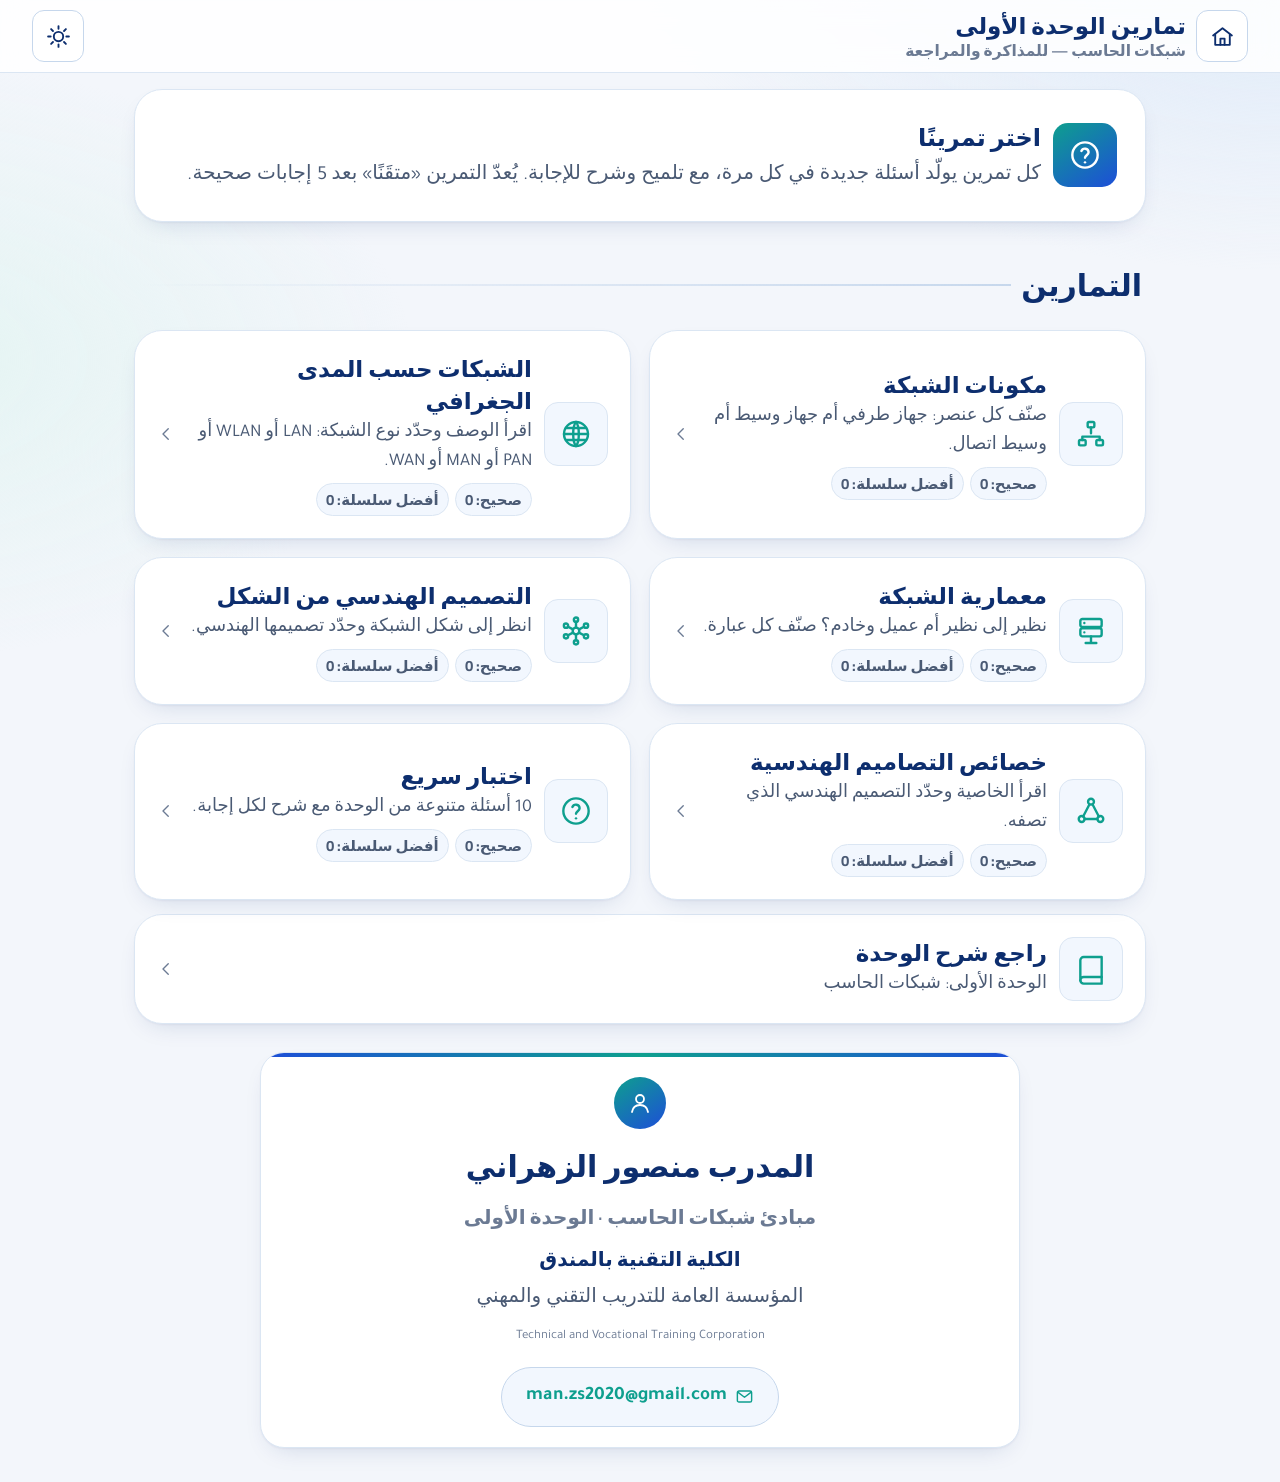
==== practice-u1.html @ 298fac0b "Add files via upload" ====
<!doctype html>
<html lang="ar" dir="rtl">
<head>
<meta charset="utf-8">
<meta name="viewport" content="width=device-width, initial-scale=1, viewport-fit=cover">
<meta name="theme-color" content="#f3f6fb">
<link rel="manifest" href="manifest.webmanifest">
<link rel="icon" type="image/png" href="icons/favicon-64.png">
<link rel="apple-touch-icon" href="icons/apple-touch-icon.png">
<meta name="apple-mobile-web-app-capable" content="yes">
<meta name="mobile-web-app-capable" content="yes">
<meta name="apple-mobile-web-app-status-bar-style" content="default">
<meta name="apple-mobile-web-app-title" content="شبكات الحاسب">
<link rel="stylesheet" href="assets/fonts.css">
<script>try{if(localStorage.getItem('osi-theme')==='dark')document.documentElement.setAttribute('data-theme','dark')}catch(e){}</script>
<title>تمارين الوحدة الأولى: شبكات الحاسب — مبادئ شبكات الحاسب</title>
<link rel="stylesheet" href="assets/base.css">
<link rel="stylesheet" href="assets/app.css">
</head>
<body class="appx">
<svg width="0" height="0" style="position:absolute" aria-hidden="true">
<defs>
<symbol id="i-layers" viewBox="0 0 24 24"><path d="M12 2.5 2 7.5l10 5 10-5-10-5Z"/><path d="m2 12 10 5 10-5"/><path d="m2 16.5 10 5 10-5"/></symbol>
<symbol id="i-swap" viewBox="0 0 24 24"><path d="m17 3 4 4-4 4"/><path d="M3 7h18"/><path d="m7 21-4-4 4-4"/><path d="M21 17H3"/></symbol>
<symbol id="i-hub" viewBox="0 0 24 24"><path d="M9.5 21v-3.2a6.8 6.8 0 1 1 7.6-3.8l1.4 2.5h-2V20a1 1 0 0 1-1 1H13"/><circle cx="11.5" cy="10" r="1.6"/><circle cx="8" cy="7" r="1"/><circle cx="15" cy="7" r="1"/><circle cx="8.5" cy="13" r="1"/><path d="m9 8 1.4 1M14.2 7.8 12.8 9M9.3 12.4l1-1.3"/></symbol>
<symbol id="i-target" viewBox="0 0 24 24"><circle cx="12" cy="12" r="9"/><circle cx="12" cy="12" r="5"/><circle cx="12" cy="12" r="1.4"/><path d="m12 12 7-7M16 4.5V8h3.5"/></symbol>
<symbol id="i-info" viewBox="0 0 24 24"><circle cx="12" cy="12" r="9.5"/><path d="M12 11v6"/><path d="M12 7.5h.01"/></symbol>
<symbol id="i-shield" viewBox="0 0 24 24"><path d="M12 2.8 20 6v6c0 5-3.5 8.2-8 9.2-4.5-1-8-4.2-8-9.2V6l8-3.2Z"/><path d="m8.5 12 2.5 2.5 4.5-5"/></symbol>
<symbol id="i-globe" viewBox="0 0 24 24"><circle cx="12" cy="12" r="9"/><path d="M3 12h18"/><path d="M12 3c2.8 3 2.8 15 0 18"/><path d="M12 3c-2.8 3-2.8 15 0 18"/><path d="M4.5 7.5h15M4.5 16.5h15"/></symbol>
<symbol id="i-doc" viewBox="0 0 24 24"><path d="M14 3H6.5A1.5 1.5 0 0 0 5 4.5v15A1.5 1.5 0 0 0 6.5 21h11a1.5 1.5 0 0 0 1.5-1.5V8Z"/><path d="M14 3v5h5"/><path d="M8.5 12.5h7M8.5 16h7"/></symbol>
<symbol id="i-doccheck" viewBox="0 0 24 24"><path d="M13 3H6.5A1.5 1.5 0 0 0 5 4.5v15A1.5 1.5 0 0 0 6.5 21H11"/><path d="M13 3v5h5V10"/><path d="M8.5 12h5M8.5 15.5h3"/><circle cx="17" cy="17" r="4"/><path d="m15.3 17 1.2 1.2 2.2-2.4"/></symbol>
<symbol id="i-code" viewBox="0 0 24 24"><rect x="3" y="3" width="18" height="18" rx="3"/><path d="m9 9-3 3 3 3M15 9l3 3-3 3M13 7.5l-2 9"/></symbol>
<symbol id="i-users" viewBox="0 0 24 24"><circle cx="9" cy="8" r="3.2"/><path d="M3 20c.5-3.5 3-5.5 6-5.5s5.5 2 6 5.5"/><circle cx="17" cy="9" r="2.5"/><path d="M16.5 14.6c2.6.2 4.2 2 4.5 5"/></symbol>
<symbol id="i-truck" viewBox="0 0 24 24"><path d="M2 6h11v10H2z"/><path d="M13 9h4.5l3.5 3.5V16h-8"/><circle cx="6" cy="17.5" r="1.8"/><circle cx="17" cy="17.5" r="1.8"/></symbol>
<symbol id="i-network" viewBox="0 0 24 24"><circle cx="12" cy="5" r="2.2"/><circle cx="5" cy="18" r="2.2"/><circle cx="19" cy="18" r="2.2"/><path d="M10.9 6.9 6.1 16.1M13.1 6.9l4.8 9.2M7.2 18h9.6"/></symbol>
<symbol id="i-link" viewBox="0 0 24 24"><path d="M10 14a4.5 4.5 0 0 0 6.4 0l3-3a4.5 4.5 0 0 0-6.4-6.4l-1.2 1.2"/><path d="M14 10a4.5 4.5 0 0 0-6.4 0l-3 3a4.5 4.5 0 0 0 6.4 6.4l1.2-1.2"/></symbol>
<symbol id="i-wave" viewBox="0 0 24 24"><path d="M2 12h3.5c1.5 0 2-6 4-6s2 12 4.5 12 2.5-6 4-6H22"/></symbol>
<symbol id="i-app" viewBox="0 0 24 24"><rect x="3" y="4" width="18" height="16" rx="2.5"/><path d="M3 8.5h18"/><path d="M6.3 6.3h.01M8.8 6.3h.01"/><rect x="6.5" y="11.3" width="4.5" height="5.5" rx="1"/><path d="M13.5 12h4M13.5 14.5h4M13.5 17h2.5"/></symbol>
<symbol id="i-grid" viewBox="0 0 24 24"><rect x="4" y="4" width="6.5" height="6.5" rx="1.5"/><rect x="13.5" y="4" width="6.5" height="6.5" rx="1.5"/><rect x="4" y="13.5" width="6.5" height="6.5" rx="1.5"/><rect x="13.5" y="13.5" width="6.5" height="6.5" rx="1.5"/></symbol>
<symbol id="i-star" viewBox="0 0 24 24"><path d="m12 3 2.7 5.6 6.1.8-4.4 4.3 1 6.1L12 17l-5.4 2.8 1-6.1-4.4-4.3 6.1-.8Z"/></symbol>
<symbol id="i-clock" viewBox="0 0 24 24"><circle cx="14" cy="12" r="7"/><path d="M14 8.5V12l2.5 1.8"/><path d="M2 9h3.5M3 12h3M2 15h3.5"/></symbol>
<symbol id="i-updown" viewBox="0 0 24 24"><path d="M8 20V4M4 8l4-4 4 4M16 4v16M12 16l4 4 4-4"/></symbol>
<symbol id="i-folder" viewBox="0 0 24 24"><path d="M3 7a2 2 0 0 1 2-2h4l2 2h8a2 2 0 0 1 2 2v9a2 2 0 0 1-2 2H5a2 2 0 0 1-2-2Z"/><path d="M10 17v-6M8.3 12.7 10 11l1.7 1.7M14 11v6M12.3 15.3 14 17l1.7-1.7"/></symbol>
<symbol id="i-media" viewBox="0 0 24 24"><path d="M3 5v14"/><path d="m7 7 8 5-8 5Z"/><path d="M18 10v4M21 8v8"/></symbol>
<symbol id="i-play" viewBox="0 0 24 24"><path d="M7 4.5v15l12.5-7.5Z"/></symbol>
<symbol id="i-pause" viewBox="0 0 24 24"><path d="M8 5v14M16 5v14"/></symbol>
<symbol id="i-left" viewBox="0 0 24 24"><path d="m15 5-7 7 7 7"/></symbol>
<symbol id="i-right" viewBox="0 0 24 24"><path d="m9 5 7 7-7 7"/></symbol>
<symbol id="i-arrowL" viewBox="0 0 24 24"><path d="M20 12H4M10 6l-6 6 6 6"/></symbol>
<symbol id="i-arrowR" viewBox="0 0 24 24"><path d="M4 12h16M14 6l6 6-6 6"/></symbol>
<symbol id="i-arrowD" viewBox="0 0 24 24"><path d="M12 4v16M6 14l6 6 6-6"/></symbol>
<symbol id="i-reset" viewBox="0 0 24 24"><path d="M3 12a9 9 0 1 0 3-6.7"/><path d="M3 4v5h5"/></symbol>
<symbol id="i-present" viewBox="0 0 24 24"><rect x="3" y="4" width="18" height="12" rx="1.5"/><path d="M12 16v4M8 20h8"/><path d="M10 7.8v4.4l3.8-2.2Z"/></symbol>
<symbol id="i-menu" viewBox="0 0 24 24"><path d="M4 7h16M4 12h16M4 17h16"/></symbol>
<symbol id="i-close" viewBox="0 0 24 24"><path d="M6 6l12 12M18 6 6 18"/></symbol>
<symbol id="i-monitor" viewBox="0 0 24 24"><rect x="3" y="4" width="18" height="12" rx="1.5"/><path d="M9 20h6M12 16v4"/></symbol>
<symbol id="i-radio" viewBox="0 0 24 24"><rect x="3" y="8" width="18" height="12" rx="2"/><path d="m7 8 10-4.5"/><circle cx="15.5" cy="14" r="3"/><path d="M6.5 12.5h4M6.5 15.5h4"/></symbol>
<symbol id="i-cpu" viewBox="0 0 24 24"><rect x="7" y="7" width="10" height="10" rx="1.5"/><rect x="10" y="10" width="4" height="4"/><path d="M10 3v4M14 3v4M10 17v4M14 17v4M3 10h4M3 14h4M17 10h4M17 14h4"/></symbol>
<symbol id="i-router" viewBox="0 0 24 24"><rect x="3" y="13" width="18" height="7" rx="2"/><path d="M7 16.5h.01M10 16.5h.01M13 16.5h.01"/><path d="M6 13V8M18 13V8"/><path d="M9.5 9.2a3.6 3.6 0 0 1 5 0M8 7.4a5.8 5.8 0 0 1 8 0"/></symbol>
<symbol id="i-switch" viewBox="0 0 24 24"><rect x="2" y="7.5" width="20" height="9" rx="2"/><path d="M5.5 12h2M9 12h2M12.5 12h2M16 12h2"/></symbol>
<symbol id="i-mail" viewBox="0 0 24 24"><rect x="3" y="5" width="18" height="14" rx="2"/><path d="m3.5 6.5 8.5 6.5 8.5-6.5"/></symbol>
<symbol id="i-pin" viewBox="0 0 24 24"><path d="M12 21s-6.5-6-6.5-11a6.5 6.5 0 0 1 13 0c0 5-6.5 11-6.5 11Z"/><circle cx="12" cy="10" r="2.3"/></symbol>
<symbol id="i-bolt" viewBox="0 0 24 24"><path d="M13 2 4 14h7l-1 8 9-12h-7Z"/></symbol>
<symbol id="i-terminal" viewBox="0 0 24 24"><rect x="3" y="4" width="18" height="16" rx="2"/><path d="m7 9.5 3 2.5-3 2.5M12.5 15H17"/></symbol>
<symbol id="i-sitemap" viewBox="0 0 24 24"><rect x="9.5" y="3" width="5" height="4" rx="1"/><rect x="3" y="16.5" width="5" height="4" rx="1"/><rect x="16" y="16.5" width="5" height="4" rx="1"/><path d="M12 7v4.5M5.5 16.5V14h13v2.5"/></symbol>
<symbol id="i-scale" viewBox="0 0 24 24"><path d="M12 3v18M7 21h10M5 7h14"/><path d="m5 7-3 7a3 3 0 0 0 6 0Z"/><path d="m19 7-3 7a3 3 0 0 0 6 0Z"/></symbol>
<symbol id="i-gauge" viewBox="0 0 24 24"><path d="M4 17a8 8 0 1 1 16 0"/><path d="m12 17 4-5"/><circle cx="12" cy="17" r="1"/></symbol>
<symbol id="i-search" viewBox="0 0 24 24"><circle cx="10.5" cy="10.5" r="6.5"/><path d="M15.5 15.5 21 21"/><path d="m8 10.5 2 2 3.2-3.5"/></symbol>
<symbol id="i-chat" viewBox="0 0 24 24"><path d="M4 4h16v10H9l-5 4Z"/><path d="M8.5 9h.01M12 9h.01M15.5 9h.01"/></symbol>
<symbol id="i-clip" viewBox="0 0 24 24"><rect x="5" y="4" width="14" height="17" rx="2"/><path d="M9 4V2.8h6V4"/><path d="m8.5 10 1.2 1.2 2.3-2.3M14 10.3h2M8.5 15l1.2 1.2 2.3-2.3M14 15.3h2"/></symbol>
<symbol id="i-usergear" viewBox="0 0 24 24"><circle cx="10" cy="8" r="3.5"/><path d="M3.5 20c.5-4 3.2-6 6.5-6 1 0 1.9.2 2.7.5"/><circle cx="17.5" cy="17" r="2"/><path d="M17.5 13.5V15M17.5 19v1.5M14 17h1.5M19.5 17H21M15 14.5l1 1M19 18.5l1 1M15 19.5l1-1M19 15.5l1-1"/></symbol>
<symbol id="i-user" viewBox="0 0 24 24"><circle cx="12" cy="8" r="4"/><path d="M4 21c.8-4.5 4-7 8-7s7.2 2.5 8 7"/></symbol>
<symbol id="i-ethernet" viewBox="0 0 24 24"><path d="M4 5h16v11h-4v3H8v-3H4Z"/><path d="M8.5 9v2.5M12 9v2.5M15.5 9v2.5"/></symbol>
<symbol id="i-serial" viewBox="0 0 24 24"><path d="M2.5 8h19l-2.5 8H5Z"/><path d="M7 10.8h.01M10 10.8h.01M13 10.8h.01M16 10.8h.01M8.5 13.4h.01M11.5 13.4h.01M14.5 13.4h.01"/></symbol>
<symbol id="i-cable" viewBox="0 0 24 24"><path d="M5 21v-5"/><rect x="3" y="11" width="4" height="5" rx="1"/><path d="M4 11V8M6 11V8"/><path d="M5 16c0 3 3 3 6 1s4-6 7-6 3 3 3 5"/></symbol>
<symbol id="i-bulb" viewBox="0 0 24 24"><path d="M9 18h6M10 21h4"/><path d="M12 3a6 6 0 0 0-3.5 10.9V16h7v-2.1A6 6 0 0 0 12 3Z"/><path d="M12 7v4M10.5 9.5 12 11l1.5-1.5"/></symbol>
<symbol id="i-uplink" viewBox="0 0 24 24"><rect x="4" y="4" width="16" height="16" rx="2.5"/><path d="M12 16V8M8.5 11.5 12 8l3.5 3.5"/></symbol>
<symbol id="i-up" viewBox="0 0 24 24"><path d="M12 19V5M5 12l7-7 7 7"/></symbol>
<symbol id="i-cert" viewBox="0 0 24 24"><path d="M14 3H6.5A1.5 1.5 0 0 0 5 4.5v15A1.5 1.5 0 0 0 6.5 21H12"/><path d="M14 3l5 5v2"/><path d="M8.5 8h5M8.5 11.5h7M8.5 15h3"/><circle cx="17" cy="15.5" r="2.7"/><path d="m15.6 17.8-.6 3.7 2-1 2 1-.6-3.7"/></symbol>
<symbol id="i-envelope2" viewBox="0 0 24 24"><rect x="3" y="5" width="18" height="14" rx="1.5"/><path d="m3 5 9 8 9-8M3 19l7-7M21 19l-7-7"/></symbol>
<symbol id="i-pcs" viewBox="0 0 24 24"><rect x="2.5" y="4" width="13" height="9" rx="1"/><path d="M7 16h4M9 13v3"/><rect x="17.5" y="4" width="4" height="13" rx="1"/><path d="M19.5 7h.01"/></symbol>
<symbol id="i-phoneoff" viewBox="0 0 24 24"><rect x="7" y="3" width="10" height="18" rx="2"/><path d="M11 18h2"/><path d="M3 3l18 18"/></symbol>
<symbol id="i-shirt" viewBox="0 0 24 24"><path d="M8 3 3 6l2 5 2-1v11h10V10l2 1 2-5-5-3c-.5 1.5-2 2.5-4 2.5S8.5 4.5 8 3Z"/></symbol>
<symbol id="i-printer" viewBox="0 0 24 24"><path d="M7 8V3h10v5"/><rect x="3" y="8" width="18" height="9" rx="2"/><path d="M7 14h10v7H7z"/><path d="M17.5 11h.01"/></symbol>
<symbol id="i-wifi" viewBox="0 0 24 24"><path d="M2.5 9a14 14 0 0 1 19 0"/><path d="M5.5 12.5a9.5 9.5 0 0 1 13 0"/><path d="M8.8 16a4.8 4.8 0 0 1 6.4 0"/><path d="M12 19.5h.01"/></symbol>
<symbol id="i-bt" viewBox="0 0 24 24"><path d="m7 7 10 10-5 4V3l5 4L7 17"/></symbol>
<symbol id="i-building" viewBox="0 0 24 24"><rect x="4" y="3" width="10" height="18" rx="1"/><path d="M14 9h6v12h-6"/><path d="M7 7h1M10 7h1M7 11h1M10 11h1M7 15h1M10 15h1M17 13h.01M17 17h.01"/></symbol>
<symbol id="i-home" viewBox="0 0 24 24"><path d="M3 11 12 4l9 7"/><path d="M5 10v10h14V10"/><path d="M10 20v-6h4v6"/></symbol>
<symbol id="i-gear" viewBox="0 0 24 24"><circle cx="12" cy="12" r="3"/><path d="M12 2.5v3M12 18.5v3M4.6 4.6l2.1 2.1M17.3 17.3l2.1 2.1M2.5 12h3M18.5 12h3M4.6 19.4l2.1-2.1M17.3 6.7l2.1-2.1"/><circle cx="12" cy="12" r="6.5"/></symbol>
<symbol id="i-chart" viewBox="0 0 24 24"><path d="M4 20h16"/><path d="M7 17v-4M11 17V9M15 17v-6M19 17V6"/><path d="m5 10 4-4 4 3 6-6"/></symbol>
<symbol id="i-cycle" viewBox="0 0 24 24"><path d="M20 12a8 8 0 0 1-13.7 5.7"/><path d="M4 12a8 8 0 0 1 13.7-5.7"/><path d="M18 2.5v4.2h-4.2M6 21.5v-4.2h4.2"/></symbol>
<symbol id="i-ringo" viewBox="0 0 24 24"><circle cx="12" cy="12" r="7.5"/><circle cx="12" cy="4.5" r="2" class="fillc"/><circle cx="18.5" cy="15.8" r="2"/><circle cx="5.5" cy="15.8" r="2"/></symbol>
<symbol id="i-server" viewBox="0 0 24 24"><rect x="4" y="3" width="16" height="6" rx="1.5"/><rect x="4" y="10" width="16" height="6" rx="1.5"/><path d="M7 6h.01M7 13h.01M12 16v4M8 21h8"/></symbol>
<symbol id="i-brick" viewBox="0 0 24 24"><rect x="3" y="5" width="18" height="14" rx="1"/><path d="M3 9.7h18M3 14.3h18M9 5v4.7M15 5v4.7M6 9.7v4.6M12 9.7v4.6M18 9.7v4.6M9 14.3V19M15 14.3V19"/></symbol>
<symbol id="i-game" viewBox="0 0 24 24"><path d="M6.5 8h11a4 4 0 0 1 3.9 4.9l-1 4.4a2.3 2.3 0 0 1-4 .9L14.7 16H9.3l-1.7 2.2a2.3 2.3 0 0 1-4-.9l-1-4.4A4 4 0 0 1 6.5 8Z"/><path d="M8 11v3M6.5 12.5h3M15.5 12h.01M17.5 13.5h.01"/></symbol>
<symbol id="i-thumb" viewBox="0 0 24 24"><path d="M7 11v9H4v-9z"/><path d="M7 11l4-7c1.5 0 2.5 1 2.2 2.6L12.8 10H19a2 2 0 0 1 2 2.3l-1.2 6A2 2 0 0 1 17.8 20H7"/></symbol>
<symbol id="i-pipe" viewBox="0 0 24 24"><ellipse cx="18" cy="12" rx="2.5" ry="4"/><path d="M18 8H5.5a2.5 4 0 0 0 0 8H18"/></symbol>
<symbol id="i-broken" viewBox="0 0 24 24"><path d="M9 7 7.6 5.6a3.5 3.5 0 0 0-5 5L4 12"/><path d="m15 17 1.4 1.4a3.5 3.5 0 0 0 5-5L20 12"/><path d="M8.5 15.5 10 14M14 10l1.5-1.5"/><path d="M3 21l2-2M19 5l2-2M12 3v2M3 12H1"/></symbol>
<symbol id="i-school" viewBox="0 0 24 24"><path d="M3 21h18"/><path d="M5 21V11l7-4 7 4v10"/><path d="M12 7V3h3"/><path d="M10 21v-5h4v5"/><path d="M8 13h.01M16 13h.01"/></symbol>
<symbol id="i-hubstar" viewBox="0 0 24 24"><circle cx="12" cy="12" r="2.5"/><circle cx="12" cy="3.5" r="1.6"/><circle cx="19.5" cy="8" r="1.6"/><circle cx="19.5" cy="16" r="1.6"/><circle cx="12" cy="20.5" r="1.6"/><circle cx="4.5" cy="16" r="1.6"/><circle cx="4.5" cy="8" r="1.6"/><path d="M12 9.5V5M14.2 10.8l3.8-2M14.2 13.2l3.8 2M12 14.5V19M9.8 13.2 6 15.2M9.8 10.8 6 8.8"/></symbol>
<symbol id="i-lock" viewBox="0 0 24 24"><rect x="4" y="11" width="16" height="10" rx="2"/><path d="M8 11V7a4 4 0 0 1 8 0v4"/><path d="M12 15v2"/></symbol>
<symbol id="i-key" viewBox="0 0 24 24"><circle cx="8" cy="15" r="4.5"/><path d="m11.2 11.8 8.8-8.8M16 7l3 3M18 5l2 2"/></symbol>
<symbol id="i-eye" viewBox="0 0 24 24"><path d="M2 12s3.6-7 10-7 10 7 10 7-3.6 7-10 7S2 12 2 12Z"/><circle cx="12" cy="12" r="3"/></symbol>
<symbol id="i-bug" viewBox="0 0 24 24"><rect x="7" y="8" width="10" height="12" rx="5"/><path d="M9 8a3 3 0 0 1 6 0M12 12v8M3 13h4M17 13h4M4 7l3.5 2.5M20 7l-3.5 2.5M4 19l3.5-2.5M20 19l-3.5-2.5"/></symbol>
<symbol id="i-alert" viewBox="0 0 24 24"><path d="M12 3 2 20h20Z"/><path d="M12 10v4.5M12 17.5h.01"/></symbol>
<symbol id="i-check" viewBox="0 0 24 24"><circle cx="12" cy="12" r="9.5"/><path d="m7.5 12.5 3 3 6-6.5"/></symbol>
<symbol id="i-hand" viewBox="0 0 24 24"><path d="M8 13V5.5a1.5 1.5 0 0 1 3 0V12"/><path d="M11 11V4a1.5 1.5 0 0 1 3 0v7"/><path d="M14 11V5.5a1.5 1.5 0 0 1 3 0V13"/><path d="M17 9.5a1.5 1.5 0 0 1 3 0V15a7 7 0 0 1-7 7h-1a7 7 0 0 1-5.6-2.8L3.6 16a1.6 1.6 0 0 1 2.4-2.1L8 16"/></symbol>
<symbol id="i-hash" viewBox="0 0 24 24"><path d="M4 9h16M4 15h16M10 3 8 21M16 3l-2 18"/></symbol>
<symbol id="i-calc" viewBox="0 0 24 24"><rect x="5" y="3" width="14" height="18" rx="2"/><path d="M8 7h8M8 11h.01M12 11h.01M16 11h.01M8 14.5h.01M12 14.5h.01M16 14.5h.01M8 18h.01M12 18h4"/></symbol>
<symbol id="i-plug" viewBox="0 0 24 24"><path d="M9 2v5M15 2v5"/><path d="M6 7h12v4a6 6 0 0 1-12 0Z"/><path d="M12 17v5"/></symbol>
<symbol id="i-zoom" viewBox="0 0 24 24"><circle cx="10.5" cy="10.5" r="6.5"/><path d="M15.5 15.5 21 21M10.5 7.5v6M7.5 10.5h6"/></symbol>
<symbol id="i-flag" viewBox="0 0 24 24"><path d="M5 21V4M5 4h11l-2 4 2 4H5"/></symbol>
<symbol id="i-cloud" viewBox="0 0 24 24"><path d="M7 18a4.5 4.5 0 0 1-.5-9A6 6 0 0 1 18 8.5 4.8 4.8 0 0 1 17.5 18Z"/></symbol>
<symbol id="i-book" viewBox="0 0 24 24"><path d="M4 5.5A2.5 2.5 0 0 1 6.5 3H20v15H6.5A2.5 2.5 0 0 0 4 20.5Z"/><path d="M4 20.5A2.5 2.5 0 0 0 6.5 23H20v-5"/></symbol>
<symbol id="i-quiz" viewBox="0 0 24 24"><circle cx="12" cy="12" r="9.5"/><path d="M9.3 9a2.8 2.8 0 0 1 5.4 1c0 1.9-2.7 2.4-2.7 4"/><path d="M12 17.5h.01"/></symbol>
<symbol id="i-sun" viewBox="0 0 24 24"><circle cx="12" cy="12" r="4.5"/><path d="M12 2v2.5M12 19.5V22M2 12h2.5M19.5 12H22M4.9 4.9l1.8 1.8M17.3 17.3l1.8 1.8M4.9 19.1l1.8-1.8M17.3 6.7l1.8-1.8"/></symbol>
<symbol id="i-moon" viewBox="0 0 24 24"><path d="M20 14.5A8.5 8.5 0 0 1 9.5 4a8.5 8.5 0 1 0 10.5 10.5Z"/></symbol>
<symbol id="i-pen" viewBox="0 0 24 24"><path d="M4 20h4L19 9l-4-4L4 16Z"/><path d="m13.5 6.5 4 4"/></symbol>
<symbol id="i-download" viewBox="0 0 24 24"><path d="M12 3v12M7 10l5 5 5-5"/><path d="M4 17v3h16v-3"/></symbol>
<symbol id="i-trash" viewBox="0 0 24 24"><path d="M4 7h16M9 7V4h6v3M6 7l1 13h10l1-13"/><path d="M10 11v6M14 11v6"/></symbol>
<symbol id="i-undo" viewBox="0 0 24 24"><path d="M9 14 4 9l5-5"/><path d="M4 9h10a6 6 0 0 1 0 12h-3"/></symbol>
<symbol id="i-expand" viewBox="0 0 24 24"><path d="M4 9V4h5M20 9V4h-5M4 15v5h5M20 15v5h-5"/></symbol>
</defs>
</svg>
<header class="apphead">
  <a class="hbtn" href="index.html" aria-label="الرئيسية"><svg class="ic"><use href="#i-home"/></svg></a>
  <div class="ttl"><b>تمارين الوحدة الأولى</b><small>شبكات الحاسب — للمذاكرة والمراجعة</small></div>
  <button class="hbtn" id="themeBtn" aria-label="الوضع الليلي"><svg class="ic sun"><use href="#i-sun"/></svg><svg class="ic moon"><use href="#i-moon"/></svg></button>
</header>
<main class="wrap">
  <section id="menu">
    <div class="panel intro"><span class="ii"><svg class="ic"><use href="#i-quiz"/></svg></span><p><b>اختر تمرينًا</b>كل تمرين يولّد أسئلة جديدة في كل مرة، مع تلميح وشرح للإجابة. يُعدّ التمرين «متقَنًا» بعد 5 إجابات صحيحة.</p></div>
    <h2 class="h-sec">التمارين</h2>
    <div class="drills" id="drills"></div>
    <a class="panel dcard" href="u1.html" style="margin-top:14px;text-decoration:none"><span class="di"><svg class="ic"><use href="#i-book"/></svg></span><div><h3>راجع شرح الوحدة</h3><p>الوحدة الأولى: شبكات الحاسب</p></div><svg class="ic"><use href="#i-left"/></svg></a>
  </section>
  <section id="drill" hidden>
    <div class="dhead"><button class="hbtn" id="toMenu" aria-label="التمارين"><svg class="ic"><use href="#i-right"/></svg></button><h2 id="dtitle"></h2><div class="score"><span class="chip" id="sc1"></span><span class="chip" id="sc2"></span></div></div>
    <div id="qwrap">
      <div class="panel qbox"><div id="qbody"></div><div class="err" id="err" role="alert"></div><div class="hint" id="hbox" hidden></div><div class="fb" id="fb" aria-live="polite"></div>
        <div class="btns"><button class="btn" id="chk"><svg class="ic"><use href="#i-check"/></svg>تحقق</button><button class="btn" id="nxt" hidden>التالي</button><button class="btn ghost" id="hnt"><svg class="ic"><use href="#i-bulb"/></svg>تلميح</button></div>
      </div>
    </div>
    <div class="panel result" id="result" hidden><div class="ring" id="rring"><span><b id="rval"></b><small>النتيجة</small></span></div><h3>انتهت الجولة</h3><p id="rmsg"></p>
      <div class="btns" style="justify-content:center"><button class="btn" id="again"><svg class="ic"><use href="#i-reset"/></svg>جولة جديدة</button></div></div>
  </section>
  <footer class="credit">
  <span class="cr-ic"><svg class="ic"><use href="#i-user"/></svg></span>
  <h3>المدرب منصور الزهراني</h3>
  <p class="cr-course">مبادئ شبكات الحاسب · الوحدة الأولى</p>
  <p class="cr-org"><b>الكلية التقنية بالمندق</b><br>المؤسسة العامة للتدريب التقني والمهني<br><span class="en">Technical and Vocational Training Corporation</span></p>
  <a class="cr-mail" href="mailto:man.zs2020@gmail.com"><svg class="ic"><use href="#i-mail"/></svg><span dir="ltr">man.zs2020@gmail.com</span></a>
</footer>
</main>
<script src="assets/app.js"></script>
<script src="assets/practice.js"></script>
<script src="assets/practice-u1.js"></script>
</body>
</html>
---- assets/fonts.css ----
@font-face{font-family:'Cairo';font-style:normal;font-display:swap;font-weight:500;src:url(fonts/cairo-arabic-500-normal.woff2) format('woff2');unicode-range:U+0000-00FF,U+0131,U+0152-0153,U+02BB-02BC,U+02C6,U+02DA,U+02DC,U+0304,U+0308,U+0329,U+2000-206F,U+20AC,U+2122,U+2191,U+2193,U+2212,U+2215,U+FEFF,U+FFFD}
@font-face{font-family:'Cairo';font-style:normal;font-display:swap;font-weight:500;src:url(fonts/cairo-latin-500-normal.woff2) format('woff2');unicode-range:U+0000-00FF,U+0131,U+0152-0153,U+02BB-02BC,U+02C6,U+02DA,U+02DC,U+0304,U+0308,U+0329,U+2000-206F,U+20AC,U+2122,U+2191,U+2193,U+2212,U+2215,U+FEFF,U+FFFD}
@font-face{font-family:'Cairo';font-style:normal;font-display:swap;font-weight:600;src:url(fonts/cairo-arabic-600-normal.woff2) format('woff2');unicode-range:U+0000-00FF,U+0131,U+0152-0153,U+02BB-02BC,U+02C6,U+02DA,U+02DC,U+0304,U+0308,U+0329,U+2000-206F,U+20AC,U+2122,U+2191,U+2193,U+2212,U+2215,U+FEFF,U+FFFD}
@font-face{font-family:'Cairo';font-style:normal;font-display:swap;font-weight:600;src:url(fonts/cairo-latin-600-normal.woff2) format('woff2');unicode-range:U+0000-00FF,U+0131,U+0152-0153,U+02BB-02BC,U+02C6,U+02DA,U+02DC,U+0304,U+0308,U+0329,U+2000-206F,U+20AC,U+2122,U+2191,U+2193,U+2212,U+2215,U+FEFF,U+FFFD}
@font-face{font-family:'Cairo';font-style:normal;font-display:swap;font-weight:700;src:url(fonts/cairo-arabic-700-normal.woff2) format('woff2');unicode-range:U+0000-00FF,U+0131,U+0152-0153,U+02BB-02BC,U+02C6,U+02DA,U+02DC,U+0304,U+0308,U+0329,U+2000-206F,U+20AC,U+2122,U+2191,U+2193,U+2212,U+2215,U+FEFF,U+FFFD}
@font-face{font-family:'Cairo';font-style:normal;font-display:swap;font-weight:700;src:url(fonts/cairo-latin-700-normal.woff2) format('woff2');unicode-range:U+0000-00FF,U+0131,U+0152-0153,U+02BB-02BC,U+02C6,U+02DA,U+02DC,U+0304,U+0308,U+0329,U+2000-206F,U+20AC,U+2122,U+2191,U+2193,U+2212,U+2215,U+FEFF,U+FFFD}
@font-face{font-family:'Cairo';font-style:normal;font-display:swap;font-weight:800;src:url(fonts/cairo-arabic-800-normal.woff2) format('woff2');unicode-range:U+0000-00FF,U+0131,U+0152-0153,U+02BB-02BC,U+02C6,U+02DA,U+02DC,U+0304,U+0308,U+0329,U+2000-206F,U+20AC,U+2122,U+2191,U+2193,U+2212,U+2215,U+FEFF,U+FFFD}
@font-face{font-family:'Cairo';font-style:normal;font-display:swap;font-weight:800;src:url(fonts/cairo-latin-800-normal.woff2) format('woff2');unicode-range:U+0000-00FF,U+0131,U+0152-0153,U+02BB-02BC,U+02C6,U+02DA,U+02DC,U+0304,U+0308,U+0329,U+2000-206F,U+20AC,U+2122,U+2191,U+2193,U+2212,U+2215,U+FEFF,U+FFFD}
@font-face{font-family:'Cairo';font-style:normal;font-display:swap;font-weight:900;src:url(fonts/cairo-arabic-900-normal.woff2) format('woff2');unicode-range:U+0000-00FF,U+0131,U+0152-0153,U+02BB-02BC,U+02C6,U+02DA,U+02DC,U+0304,U+0308,U+0329,U+2000-206F,U+20AC,U+2122,U+2191,U+2193,U+2212,U+2215,U+FEFF,U+FFFD}
@font-face{font-family:'Cairo';font-style:normal;font-display:swap;font-weight:900;src:url(fonts/cairo-latin-900-normal.woff2) format('woff2');unicode-range:U+0000-00FF,U+0131,U+0152-0153,U+02BB-02BC,U+02C6,U+02DA,U+02DC,U+0304,U+0308,U+0329,U+2000-206F,U+20AC,U+2122,U+2191,U+2193,U+2212,U+2215,U+FEFF,U+FFFD}
@font-face{font-family:'Tajawal';font-style:normal;font-display:swap;font-weight:400;src:url(fonts/tajawal-arabic-400-normal.woff2) format('woff2');unicode-range:U+0000-00FF,U+0131,U+0152-0153,U+02BB-02BC,U+02C6,U+02DA,U+02DC,U+0304,U+0308,U+0329,U+2000-206F,U+20AC,U+2122,U+2191,U+2193,U+2212,U+2215,U+FEFF,U+FFFD}
@font-face{font-family:'Tajawal';font-style:normal;font-display:swap;font-weight:400;src:url(fonts/tajawal-latin-400-normal.woff2) format('woff2');unicode-range:U+0000-00FF,U+0131,U+0152-0153,U+02BB-02BC,U+02C6,U+02DA,U+02DC,U+0304,U+0308,U+0329,U+2000-206F,U+20AC,U+2122,U+2191,U+2193,U+2212,U+2215,U+FEFF,U+FFFD}
@font-face{font-family:'Tajawal';font-style:normal;font-display:swap;font-weight:500;src:url(fonts/tajawal-arabic-500-normal.woff2) format('woff2');unicode-range:U+0000-00FF,U+0131,U+0152-0153,U+02BB-02BC,U+02C6,U+02DA,U+02DC,U+0304,U+0308,U+0329,U+2000-206F,U+20AC,U+2122,U+2191,U+2193,U+2212,U+2215,U+FEFF,U+FFFD}
@font-face{font-family:'Tajawal';font-style:normal;font-display:swap;font-weight:500;src:url(fonts/tajawal-latin-500-normal.woff2) format('woff2');unicode-range:U+0000-00FF,U+0131,U+0152-0153,U+02BB-02BC,U+02C6,U+02DA,U+02DC,U+0304,U+0308,U+0329,U+2000-206F,U+20AC,U+2122,U+2191,U+2193,U+2212,U+2215,U+FEFF,U+FFFD}
@font-face{font-family:'Tajawal';font-style:normal;font-display:swap;font-weight:700;src:url(fonts/tajawal-arabic-700-normal.woff2) format('woff2');unicode-range:U+0000-00FF,U+0131,U+0152-0153,U+02BB-02BC,U+02C6,U+02DA,U+02DC,U+0304,U+0308,U+0329,U+2000-206F,U+20AC,U+2122,U+2191,U+2193,U+2212,U+2215,U+FEFF,U+FFFD}
@font-face{font-family:'Tajawal';font-style:normal;font-display:swap;font-weight:700;src:url(fonts/tajawal-latin-700-normal.woff2) format('woff2');unicode-range:U+0000-00FF,U+0131,U+0152-0153,U+02BB-02BC,U+02C6,U+02DA,U+02DC,U+0304,U+0308,U+0329,U+2000-206F,U+20AC,U+2122,U+2191,U+2193,U+2212,U+2215,U+FEFF,U+FFFD}
@font-face{font-family:'Tajawal';font-style:normal;font-display:swap;font-weight:800;src:url(fonts/tajawal-arabic-800-normal.woff2) format('woff2');unicode-range:U+0000-00FF,U+0131,U+0152-0153,U+02BB-02BC,U+02C6,U+02DA,U+02DC,U+0304,U+0308,U+0329,U+2000-206F,U+20AC,U+2122,U+2191,U+2193,U+2212,U+2215,U+FEFF,U+FFFD}
@font-face{font-family:'Tajawal';font-style:normal;font-display:swap;font-weight:800;src:url(fonts/tajawal-latin-800-normal.woff2) format('woff2');unicode-range:U+0000-00FF,U+0131,U+0152-0153,U+02BB-02BC,U+02C6,U+02DA,U+02DC,U+0304,U+0308,U+0329,U+2000-206F,U+20AC,U+2122,U+2191,U+2193,U+2212,U+2215,U+FEFF,U+FFFD}
---- assets/base.css ----
:root{
  color-scheme: light;
  --bg:#f3f6fb; --card:#ffffff; --soft:#f2f7fe; --mixbase:#ffffff; --secbg:rgba(255,255,255,.78); --barbg:rgba(255,255,255,.86);
  --herobg:linear-gradient(160deg,#ffffff 0%,#eef4fd 60%,#e2ecfa 100%);
  --line:#dbe6f3; --line2:#c6d7ec;
  --ink:#16213a; --ink2:#4a5a74; --muted:#6b7a93; --head:#0d2e6e;
  --navy:#0d2e6e; --blue:#1d4ed8; --blue2:#2f7fd8; --teal:#0e9f8e; --teal2:#14b8a6;
  --acc:#0e9f8e; --acc2:#1d4ed8; --glow:transparent;
  --red:#c62828; --green:#2e7d32;
  --l7:#2f72c8; --l6:#ec7a2f; --l5:#8a929c; --l4:#e2a316; --l3:#43944f; --l2:#6f82a8; --l1:#e9643a;
  --c-data:#b8bfc9; --c-tr:#8b5cd6; --c-net:#43944f; --c-frm:#f2992b;
  --shadow:0 1px 2px rgba(13,46,110,.05), 0 10px 26px -12px rgba(13,46,110,.18);
  --shadow-lg:0 2px 4px rgba(13,46,110,.06), 0 22px 44px -16px rgba(13,46,110,.28);
  --r:20px; --top:64px;
  --fh:'Cairo','Tajawal',system-ui,sans-serif; --fb:'Tajawal','Cairo',system-ui,sans-serif;
}
:root[data-theme="dark"]{
  color-scheme: dark;
  --bg:#050a1a; --card:rgba(13,22,44,.92); --soft:rgba(22,34,66,.85); --mixbase:#0c1630; --secbg:rgba(9,16,36,.72); --barbg:rgba(6,11,28,.82);
  --herobg:radial-gradient(900px 420px at 80% 0%,rgba(34,211,238,.16),transparent 60%),radial-gradient(700px 400px at 0% 100%,rgba(168,85,247,.16),transparent 60%),#070d22;
  --line:rgba(56,189,248,.22); --line2:rgba(56,189,248,.36);
  --ink:#dbe7ff; --ink2:#a8badb; --muted:#8193b5; --head:#ffffff;
  --navy:#0b2a6b; --blue:#38bdf8; --blue2:#22d3ee; --teal:#2dd4bf; --teal2:#22d3ee;
  --acc:#22d3ee; --acc2:#a855f7; --glow:rgba(34,211,238,.35);
  --red:#ff6b6b; --green:#4ade80;
  --shadow:0 0 0 1px rgba(56,189,248,.08), 0 12px 30px -14px rgba(0,0,0,.8);
  --shadow-lg:0 0 0 1px rgba(56,189,248,.18), 0 0 28px -6px rgba(34,211,238,.25), 0 24px 50px -18px rgba(0,0,0,.9);
}
*{box-sizing:border-box}
html{scroll-behavior:smooth;scroll-padding-top:calc(var(--top) + 12px);-webkit-text-size-adjust:100%}
body{margin:0;font-family:var(--fb);font-size:18px;line-height:1.85;color:var(--ink);background:var(--bg);overflow-x:hidden;transition:background .4s,color .4s}
body::before{content:"";position:fixed;inset:0;z-index:-1;pointer-events:none;
  background:radial-gradient(1100px 600px at 100% -10%,#dbe8f8 0%,transparent 60%),radial-gradient(900px 500px at -10% 40%,#e3f4f2 0%,transparent 60%)}
:root[data-theme="dark"] body::before{
  background-image:linear-gradient(rgba(56,189,248,.06) 1px,transparent 1px),linear-gradient(90deg,rgba(56,189,248,.06) 1px,transparent 1px),
    radial-gradient(1000px 600px at 90% -10%,rgba(34,211,238,.14),transparent 60%),radial-gradient(800px 600px at 0% 80%,rgba(168,85,247,.12),transparent 60%);
  background-size:34px 34px,34px 34px,auto,auto}

/* dark headings glow */
:root[data-theme="dark"] .sec-head h2,:root[data-theme="dark"] .hero h1{text-shadow:0 0 18px rgba(34,211,238,.55),0 0 42px rgba(59,130,246,.35)}
:root[data-theme="dark"] .sec{border-color:var(--line)}
:root[data-theme="dark"] .card,:root[data-theme="dark"] .sec .figure,:root[data-theme="dark"] .pcard{backdrop-filter:blur(6px)}
:root[data-theme="dark"] .shimmer{background:linear-gradient(100deg,#fff 0%,#fff 38%,#22d3ee 50%,#fff 62%,#fff 100%);background-size:250% 100%;-webkit-background-clip:text;background-clip:text;color:transparent}
/* images on plates in dark */
:root[data-theme="dark"] img.mb,:root[data-theme="dark"] .figure img,:root[data-theme="dark"] .ovl > img,:root[data-theme="dark"] .hot-wrap img,:root[data-theme="dark"] img.plate{
  mix-blend-mode:normal;background:#eef4ff;border-radius:14px;padding:6px;box-shadow:0 0 0 1px rgba(56,189,248,.25),0 0 24px -6px rgba(34,211,238,.35)}
:root[data-theme="dark"] .hero .art img{background:#eef4ff}
:root[data-theme="dark"] .topbar .logo{background:#fff;border-radius:10px;padding:3px 6px}
:root[data-theme="dark"] .tbl thead th{background:linear-gradient(180deg,#123a7a,#0b2a6b)}
:root[data-theme="dark"] .tbl tbody th{background:var(--soft)}
:root[data-theme="dark"] .tbl .colon{background:rgba(34,211,238,.14)}
:root[data-theme="dark"] .layer{background:color-mix(in srgb,var(--c) 18%,#0c1630)}
:root[data-theme="dark"] .layer .t b{color:#fff}
:root[data-theme="dark"] .layer .t small{color:color-mix(in srgb,var(--c) 60%,#fff)}
:root[data-theme="dark"] .vdir span{background:var(--bg)}
:root[data-theme="dark"] .btn.ghost,:root[data-theme="dark"] .tab,:root[data-theme="dark"] .tbtn,:root[data-theme="dark"] .lg-btn{background:rgba(13,22,44,.9);color:var(--ink);border-color:var(--line2)}
:root[data-theme="dark"] .tab[aria-selected="true"]{background:var(--acc);color:#04111f;border-color:var(--acc)}
:root[data-theme="dark"] .btn{background:var(--acc);color:#04111f;box-shadow:0 0 18px rgba(34,211,238,.45)}
:root[data-theme="dark"] .btn:hover{background:#67e8f9}
:root[data-theme="dark"] .btn.ghost{box-shadow:none}
:root[data-theme="dark"] .toc a.on{background:linear-gradient(90deg,transparent,rgba(34,211,238,.16));color:#fff;box-shadow:inset -3px 0 0 var(--acc)}
:root[data-theme="dark"] .toc a:hover{background:rgba(34,211,238,.08)}
:root[data-theme="dark"] .kicker{background:rgba(34,211,238,.1);border-color:rgba(34,211,238,.35);color:#67e8f9}
:root[data-theme="dark"] .divider::before{background:linear-gradient(90deg,transparent,var(--acc))}
:root[data-theme="dark"] .divider::after{background:linear-gradient(270deg,transparent,var(--acc))}
:root[data-theme="dark"] .divider i{background:var(--acc);box-shadow:0 0 12px var(--acc)}
:root[data-theme="dark"] .hl{color:#7dd3fc}
:root[data-theme="dark"] .hl-t{color:#5eead4}
:root[data-theme="dark"] .hl-r{color:#ff8a8a}
:root[data-theme="dark"] .hl-g{color:#86efac}
:root[data-theme="dark"] .sec-head .en,:root[data-theme="dark"] .en.t{color:#67e8f9}
:root[data-theme="dark"] .num,:root[data-theme="dark"] .ib{box-shadow:0 0 16px -2px rgba(34,211,238,.45)}
:root[data-theme="dark"] .pill-h{background:linear-gradient(90deg,#0891b2,#7c3aed,#0891b2);background-size:200% 100%}
:root[data-theme="dark"] .course{background:linear-gradient(120deg,#0891b2,#1e3a8a 60%,#4c1d95)}
:root[data-theme="dark"] .scrim{background:rgba(0,0,0,.6)}
:root[data-theme="dark"] .toc{background:rgba(8,14,32,.96)}
:root[data-theme="dark"] code,:root[data-theme="dark"] .mono{color:#a5f3fc}

/* ===== hero ===== */
.hero{position:relative;overflow:hidden;isolation:isolate}
.hero .band{position:absolute;inset:0 0 auto 0;height:100%;z-index:-1;pointer-events:none}
.hero .band svg{position:absolute;inset:0;width:100%;height:100%}
.hero .band path{fill:none;stroke:rgba(29,78,216,.18);stroke-width:2;stroke-dasharray:6 9;animation:dash 7s linear infinite}
:root[data-theme="dark"] .hero .band path{stroke:rgba(34,211,238,.35)}
@keyframes dash{to{stroke-dashoffset:-150}}
.hero .scan{display:none}
:root[data-theme="dark"] .hero .scan{display:block;position:absolute;inset:0;z-index:-1;pointer-events:none;background:linear-gradient(180deg,transparent,rgba(34,211,238,.10),transparent);height:140px;animation:scan 5s linear infinite}
@keyframes scan{from{transform:translateY(-140px)}to{transform:translateY(900px)}}
.chipbox{display:inline-flex;flex-direction:column;gap:2px;padding:8px 18px;border-radius:16px;background:var(--card);border:1px solid var(--line);box-shadow:var(--shadow);font-family:var(--fh);font-weight:800;color:var(--head);font-size:15px;line-height:1.5;margin-bottom:12px}
.chipbox span:last-child{color:var(--acc);font-size:14px}

/* ===== toolbar (theme/edit/save) ===== */
.tools{display:flex;gap:6px;align-items:center}
.tbtn.on{background:var(--acc);color:#fff;border-color:var(--acc)}
:root[data-theme="dark"] .tbtn.on{color:#04111f}
.theme-ic .moon{display:none}
:root[data-theme="dark"] .theme-ic .sun{display:none}
:root[data-theme="dark"] .theme-ic .moon{display:inline}
body.editing [data-ed]{outline:2px dashed #f5a524;outline-offset:3px;border-radius:6px;cursor:text;transition:outline-color .2s}
body.editing [data-ed]:hover{outline-color:#ef6c00;background:rgba(245,165,36,.07)}
body.editing [data-ed]:focus{outline:2px solid #ef6c00;background:rgba(245,165,36,.10)}
body.editing a[href]{pointer-events:auto}
.toast{position:fixed;bottom:22px;left:50%;transform:translate(-50%,20px);opacity:0;z-index:300;background:#0d2e6e;color:#fff;font-family:var(--fh);font-weight:700;padding:10px 20px;border-radius:999px;box-shadow:var(--shadow-lg);transition:.3s;pointer-events:none;font-size:15px}
.toast.show{opacity:1;transform:translate(-50%,0)}
:root[data-theme="dark"] .toast{background:var(--acc);color:#04111f}
.editbar{position:fixed;top:calc(var(--top) + 10px);left:50%;transform:translateX(-50%) translateY(-120%);z-index:55;display:flex;gap:6px;padding:6px;border-radius:999px;background:var(--barbg);border:1px solid var(--line2);box-shadow:var(--shadow-lg);backdrop-filter:blur(10px);transition:transform .3s}
body.editing .editbar{transform:translateX(-50%) translateY(0)}
.editbar .tbtn{border-radius:999px}

/* section number badges in TOC already; misc */
.sec{transition:background .4s,border-color .4s}
.hint{display:none}
.icbtn{display:inline-grid;place-items:center;width:42px;height:42px;border-radius:50%;border:1px solid var(--line2);background:var(--card);color:var(--blue);cursor:pointer;transition:.2s}
.icbtn:hover{transform:scale(1.08);border-color:var(--acc)}
.icbtn .ic{font-size:20px}
:root[data-theme="dark"] .icbtn{color:var(--acc)}

@media (max-width:860px){ .tools .lbl{display:none} }
@media (max-width:560px){ .editbar{top:auto;bottom:16px;transform:translateX(-50%) translateY(140%)} body.editing .editbar{transform:translateX(-50%) translateY(0)} }
@media print{ .topbar,.toc,.toTop,.pbar,.editbar,.ctrls,.progress{display:none!important} .shell{display:block;padding:0} .sec{break-inside:avoid;box-shadow:none} }
body:not(.editing) .editbar{visibility:hidden;opacity:0;pointer-events:none}
.editbar{transition:transform .3s,opacity .3s,visibility .3s}
---- assets/app.css ----
/* ===== PWA shell (home + practice) ===== */
body.appx{font-size:16.5px;line-height:1.8;padding-bottom:calc(24px + env(safe-area-inset-bottom))}
.apphead{position:sticky;top:0;z-index:40;display:flex;align-items:center;gap:10px;padding:calc(10px + env(safe-area-inset-top)) 14px 10px;background:var(--barbg);backdrop-filter:blur(12px);-webkit-backdrop-filter:blur(12px);border-bottom:1px solid var(--line)}
.apphead .logo{width:38px;height:38px;border-radius:11px;flex:none}
.apphead .ttl{flex:1;min-width:0;line-height:1.35}
.apphead .ttl b{display:block;font-family:var(--fh);font-weight:800;color:var(--head);font-size:16.5px;white-space:nowrap;overflow:hidden;text-overflow:ellipsis}
.apphead .ttl small{display:block;color:var(--muted);font-size:12.5px;font-family:var(--fh);font-weight:600}
.hbtn{width:42px;height:42px;border-radius:12px;display:grid;place-items:center;border:1px solid var(--line2);background:var(--card);color:var(--head);font-size:20px;cursor:pointer;text-decoration:none;flex:none}
.hbtn .moon{display:none}:root[data-theme="dark"] .hbtn .sun{display:none}:root[data-theme="dark"] .hbtn .moon{display:block}
.wrap{max-width:860px;margin:0 auto;padding:16px 14px 0}
.ic{width:1em;height:1em;fill:none;stroke:currentColor;stroke-width:1.8;stroke-linecap:round;stroke-linejoin:round;flex:none}
.ic.fill{fill:currentColor;stroke:none}
.panel{background:var(--card);border:1px solid var(--line);border-radius:22px;box-shadow:var(--shadow);padding:18px}
.h-sec{display:flex;align-items:center;gap:10px;font-family:var(--fh);font-weight:800;color:var(--head);font-size:19px;margin:24px 4px 12px}
.h-sec::after{content:"";flex:1;height:2px;background:linear-gradient(90deg,transparent,var(--line2))}
[hidden]{display:none!important}

/* welcome */
.welcome{position:relative;overflow:hidden;display:grid;grid-template-columns:minmax(0,1fr) auto;gap:14px;align-items:center;background:var(--herobg)}
.welcome h1{font-family:var(--fh);font-weight:900;color:var(--head);font-size:clamp(24px,6vw,34px);line-height:1.3;margin:0 0 6px}
.welcome p{margin:0 0 10px;color:var(--ink2)}
.who{display:inline-flex;align-items:center;gap:8px;font-family:var(--fh);font-weight:700;color:var(--head);font-size:14px;background:var(--card);border:1px solid var(--line);border-radius:999px;padding:4px 12px 4px 6px}
.who .ic{width:26px;height:26px;padding:5px;border-radius:50%;background:linear-gradient(145deg,var(--acc),var(--acc2));color:#fff;stroke-width:2}
.ring{--p:0;width:96px;height:96px;border-radius:50%;display:grid;place-items:center;background:conic-gradient(var(--acc) calc(var(--p)*1%),var(--line) 0);position:relative}
.ring::before{content:"";position:absolute;inset:9px;border-radius:50%;background:var(--card)}
.ring b{position:relative;font-family:var(--fh);font-weight:900;font-size:22px;color:var(--head);line-height:1}
.ring small{position:relative;display:block;font-size:11px;color:var(--muted);font-family:var(--fh);font-weight:700;text-align:center}
.ring > span{position:relative;text-align:center}
.cont{display:flex;align-items:center;gap:10px;margin-top:14px;padding:12px 14px;border-radius:16px;background:var(--soft);border:1px solid var(--line);text-decoration:none;color:var(--ink);grid-column:1/-1}
.cont .ic{font-size:22px;color:var(--acc)}
.cont b{font-family:var(--fh);color:var(--head)}
.cont span{flex:1;min-width:0;font-size:14px;line-height:1.5}
.cont em{font-style:normal;display:block;color:var(--muted);white-space:nowrap;overflow:hidden;text-overflow:ellipsis}

/* install */
.install{display:flex;gap:12px;align-items:center;margin-top:14px;border:1.5px dashed var(--line2)}
.install .ii{width:46px;height:46px;border-radius:14px;display:grid;place-items:center;background:var(--soft);color:var(--acc);font-size:24px;flex:none}
.install div{flex:1;min-width:0;font-size:14.5px;line-height:1.6}
.install b{display:block;font-family:var(--fh);color:var(--head);font-size:15.5px}
.install ol{margin:6px 0 0;padding-inline-start:18px}
.install .x{background:none;border:0;color:var(--muted);font-size:20px;cursor:pointer;padding:4px;align-self:flex-start}

/* units */
.units{display:grid;gap:14px}

.ucard{position:relative;display:flex;flex-direction:column;gap:10px;overflow:hidden;padding:16px 16px 14px}
.ucard::before{content:"";position:absolute;inset:0 0 auto 0;height:4px;background:var(--uc)}
.ucard .top{display:flex;gap:12px;align-items:center}
.ucard .num{width:50px;height:50px;border-radius:15px;display:grid;place-items:center;color:#fff;font-family:var(--fh);font-weight:900;font-size:24px;background:var(--uc);flex:none;box-shadow:0 8px 18px -10px var(--uc)}
.ucard .top div{min-width:0}
.ucard small{display:block;font-family:var(--fh);font-weight:700;color:var(--muted);font-size:12.5px}
.ucard h3{margin:0;font-family:var(--fh);font-weight:800;color:var(--head);font-size:18.5px;line-height:1.4}
.ucard p{margin:0;color:var(--ink2);font-size:14.5px;line-height:1.7}
.bar{height:8px;border-radius:99px;background:var(--line);overflow:hidden}
.bar i{display:block;height:100%;width:0;background:linear-gradient(90deg,var(--acc2),var(--acc));border-radius:99px;transition:width .8s cubic-bezier(.2,.8,.2,1)}
.meta{display:flex;justify-content:space-between;gap:8px;font-size:12.5px;color:var(--muted);font-family:var(--fh);font-weight:700}
.acts{display:flex;gap:8px}
.acts a,.acts span{flex:1;display:inline-flex;align-items:center;justify-content:center;gap:7px;border-radius:13px;padding:10px 8px;font-family:var(--fh);font-weight:800;font-size:15px;text-decoration:none}
.acts .a1{background:var(--uc);color:#fff}
.acts .a2{background:var(--card);color:var(--head);border:1.5px solid var(--line2)}
.acts .soon{background:var(--soft);color:var(--muted);border:1px dashed var(--line2);font-weight:700;font-size:13.5px}
:root[data-theme="dark"] .acts .a1{color:#04111f;background:var(--acc)}

/* credit footer (shared) */
.credit{margin:28px auto 10px;max-width:640px;text-align:center;background:var(--card);border:1px solid var(--line);border-radius:24px;padding:24px 18px 20px;box-shadow:var(--shadow);position:relative;overflow:hidden}
.credit::before{content:"";position:absolute;inset:0 0 auto 0;height:4px;background:linear-gradient(90deg,var(--acc2),var(--acc),var(--acc2))}
.credit h3{font-family:var(--fh);font-weight:900;font-size:20px;color:var(--head);margin:0 0 4px}
.credit p{margin:6px 0;color:var(--ink2);line-height:1.8;font-size:15px}
.credit .cr-course{font-family:var(--fh);font-weight:600;color:var(--muted)}
.credit .cr-org b{font-family:var(--fh);color:var(--head)}
.credit .cr-org .en{font-size:13px;color:var(--muted)}
.credit .cr-mail{display:inline-flex;align-items:center;gap:8px;margin-top:8px;padding:8px 16px;border-radius:999px;border:1px solid var(--line2);background:var(--soft);color:var(--acc);font-weight:700;text-decoration:none;font-size:15px}
.credit .cr-ic{width:52px;height:52px;margin:0 auto 10px;border-radius:50%;display:grid;place-items:center;color:#fff;font-size:24px;background:linear-gradient(145deg,var(--acc),var(--acc2))}

/* toast */
.toast{position:fixed;bottom:calc(22px + env(safe-area-inset-bottom));left:50%;transform:translate(-50%,20px);opacity:0;z-index:300;background:#0d2e6e;color:#fff;font-family:var(--fh);font-weight:700;padding:10px 20px;border-radius:999px;box-shadow:var(--shadow-lg);transition:.3s;pointer-events:none;font-size:15px;max-width:calc(100vw - 30px);text-align:center}
.toast.show{opacity:1;transform:translate(-50%,0)}
:root[data-theme="dark"] .toast{background:var(--acc);color:#04111f}

/* ===== practice ===== */
.intro{display:flex;gap:12px;align-items:center}
.intro .ii{width:50px;height:50px;border-radius:15px;display:grid;place-items:center;background:linear-gradient(145deg,var(--acc),var(--acc2));color:#fff;font-size:26px;flex:none}
.intro p{margin:0;color:var(--ink2);font-size:15px;line-height:1.7}
.intro b{font-family:var(--fh);color:var(--head);font-size:17px;display:block}
.drills{display:grid;gap:12px}
@media (min-width:700px){ .drills{grid-template-columns:1fr 1fr} }
.dcard{display:flex;gap:12px;align-items:center;text-align:start;width:100%;cursor:pointer;font:inherit;color:inherit;padding:14px}
.dcard:active{transform:scale(.99)}
.dcard .di{width:48px;height:48px;border-radius:14px;display:grid;place-items:center;background:var(--soft);color:var(--acc);border:1px solid var(--line);font-size:24px;flex:none}
.dcard div{flex:1;min-width:0}
.dcard h3{margin:0;font-family:var(--fh);font-weight:800;color:var(--head);font-size:16.5px;line-height:1.4}
.dcard p{margin:2px 0 0;color:var(--ink2);font-size:13.5px;line-height:1.6}
.dcard .st{display:flex;gap:6px;margin-top:6px;flex-wrap:wrap}
.chip{display:inline-flex;align-items:center;gap:5px;font-family:var(--fh);font-weight:700;font-size:12px;padding:2px 9px;border-radius:999px;background:var(--soft);color:var(--ink2);border:1px solid var(--line)}
.chip.ok{background:rgba(46,125,50,.1);color:var(--green);border-color:rgba(46,125,50,.3)}
.dcard > .ic{color:var(--muted);font-size:18px}

.dhead{display:flex;align-items:center;gap:10px;margin-bottom:12px}
.dhead h2{flex:1;margin:0;font-family:var(--fh);font-weight:800;color:var(--head);font-size:18px;line-height:1.4}
.score{display:flex;gap:6px}
.qbox{padding:18px 16px}
.qlabel{font-family:var(--fh);font-weight:700;color:var(--muted);font-size:13.5px;margin-bottom:6px}
.qtext{font-family:var(--fh);font-weight:800;color:var(--head);font-size:18px;line-height:1.6;margin-bottom:12px}
.big{direction:ltr;text-align:center;font-family:var(--fh);font-weight:900;color:var(--head);font-size:clamp(34px,10vw,52px);line-height:1.2;margin:6px 0 14px;letter-spacing:.02em}
.big.mono{font-family:ui-monospace,Consolas,monospace;font-size:clamp(24px,8vw,40px);letter-spacing:.12em}
.big.ip{font-size:clamp(26px,8.5vw,42px)}
.bits8{display:grid;grid-template-columns:repeat(8,minmax(0,1fr));gap:5px;direction:ltr;margin:4px 0 6px}
.bits8 button{all:unset;cursor:pointer;display:flex;flex-direction:column;align-items:center;gap:2px;padding:8px 0 6px;border-radius:12px;border:1.5px solid var(--line2);background:var(--card);font-family:ui-monospace,monospace;font-weight:800;font-size:22px;color:var(--head);transition:.15s}
.bits8 button small{font-family:var(--fh);font-size:10.5px;font-weight:700;color:var(--muted)}
.bits8 button.on{background:linear-gradient(180deg,#7b5cd6,#5b3fb0);border-color:#5b3fb0;color:#fff}
.bits8 button.on small{color:#e9e2ff}
.bits8 button:focus-visible{outline:2px solid var(--acc)}
.wts{display:grid;grid-template-columns:repeat(8,minmax(0,1fr));gap:5px;direction:ltr;text-align:center;font-family:var(--fh);font-weight:700;font-size:12px;color:var(--muted);margin-bottom:4px}
.sumline{text-align:center;font-family:var(--fh);font-weight:700;color:var(--ink2);font-size:14px;min-height:1.6em}
.opts{display:grid;gap:9px}
.opts.g3{grid-template-columns:repeat(3,minmax(0,1fr))}
.opt{all:unset;box-sizing:border-box;cursor:pointer;display:flex;align-items:center;justify-content:center;gap:8px;text-align:center;padding:12px 12px;border-radius:14px;border:1.5px solid var(--line2);background:var(--card);font-family:var(--fh);font-weight:700;color:var(--head);font-size:15.5px;line-height:1.5;min-height:48px;transition:.15s}
.opts.list .opt{justify-content:flex-start;text-align:start}
.opt.sel{border-color:var(--acc2);background:var(--soft);box-shadow:0 0 0 3px rgba(29,78,216,.15)}
.opt.ok{border-color:var(--green);background:rgba(46,125,50,.1);color:var(--green)}
.opt.no{border-color:var(--red);background:rgba(198,40,40,.08);color:var(--red)}
.opt[disabled]{cursor:default}
.fld{display:grid;grid-template-columns:minmax(0,40%) minmax(0,1fr);gap:10px;align-items:center;margin-bottom:9px}
.fld label{font-family:var(--fh);font-weight:700;color:var(--ink2);font-size:14px;line-height:1.4}
.fld label small{display:block;font-size:11.5px;color:var(--muted)}
input.in{width:100%;box-sizing:border-box;font-family:var(--fh);font-weight:800;font-size:18px;padding:10px 12px;border:1.5px solid var(--line2);border-radius:12px;background:var(--card);color:var(--head);direction:ltr;text-align:center;outline:none;min-width:0}
input.in:focus{border-color:var(--acc2);box-shadow:0 0 0 3px rgba(29,78,216,.15)}
input.in.ok{border-color:var(--green);background:rgba(46,125,50,.08)}
input.in.no{border-color:var(--red);background:rgba(198,40,40,.06)}
input.in.wide{font-size:17px;letter-spacing:.02em;font-family:ui-monospace,Consolas,monospace;font-weight:700}
.err{color:var(--red);font-size:13.5px;font-weight:700;font-family:var(--fh);min-height:1.5em;margin-top:4px}
.fb{margin-top:12px;border-radius:16px;padding:12px 14px;font-size:15px;line-height:1.75;display:none}
.fb.show{display:block}
.fb.ok{background:rgba(46,125,50,.09);border:1px solid rgba(46,125,50,.35)}
.fb.no{background:rgba(198,40,40,.07);border:1px solid rgba(198,40,40,.3)}
.fb b.t{display:block;font-family:var(--fh);font-size:16px;margin-bottom:2px}
.fb.ok b.t{color:var(--green)}.fb.no b.t{color:var(--red)}
.fb code,.qbox code{direction:ltr;unicode-bidi:isolate;font-family:ui-monospace,Consolas,monospace;font-weight:700;color:var(--head);background:var(--soft);border-radius:6px;padding:0 5px}
.btns{display:flex;gap:8px;margin-top:14px}
.btns .btn{flex:1;justify-content:center;padding:12px 14px;font-size:16px;border-radius:14px}
.btns .btn.ghost{flex:0 0 auto}
.btn{display:inline-flex;align-items:center;gap:8px;border:0;cursor:pointer;border-radius:12px;padding:10px 18px;font-family:var(--fh);font-weight:800;font-size:15px;background:var(--blue);color:#fff;text-decoration:none}
.btn.ghost{background:var(--card);color:var(--head);border:1.5px solid var(--line2)}
:root[data-theme="dark"] .btn{background:var(--acc);color:#04111f}
:root[data-theme="dark"] .btn.ghost{background:var(--card);color:var(--ink);border-color:var(--line2)}
.hint{margin-top:10px;font-size:14px;color:var(--ink2);background:var(--soft);border-radius:12px;padding:8px 12px;border:1px dashed var(--line2)}
.pat{display:flex;gap:6px;justify-content:center;direction:ltr;margin:4px 0 12px}
.pat span{width:44px;height:44px;border-radius:12px;display:grid;place-items:center;font-family:var(--fh);font-weight:900;font-size:18px;border:1.5px solid var(--line2);color:var(--muted)}
.pat span.N{background:rgba(46,125,50,.1);color:var(--green);border-color:rgba(46,125,50,.4)}
.pat span.H{background:rgba(198,40,40,.07);color:var(--red);border-color:rgba(198,40,40,.35)}
.v6{direction:ltr;text-align:center;font-family:ui-monospace,Consolas,monospace;font-weight:700;color:var(--head);font-size:clamp(14px,4.3vw,20px);line-height:1.8;background:var(--soft);border:1px solid var(--line);border-radius:14px;padding:10px 8px;margin-bottom:12px;word-break:break-all}
.v6 i{font-style:normal;color:var(--muted)}
.qprog{height:6px;border-radius:99px;background:var(--line);overflow:hidden;margin-bottom:12px}
.qprog i{display:block;height:100%;background:linear-gradient(90deg,var(--acc2),var(--acc));transition:width .4s}
.result{text-align:center;padding:24px 16px}
.result .ring{margin:0 auto 12px;width:120px;height:120px}
.result h3{font-family:var(--fh);font-weight:900;color:var(--head);font-size:22px;margin:0 0 4px}
.result p{margin:0 0 6px;color:var(--ink2)}
.pop{animation:popx .35s}
@keyframes popx{50%{transform:scale(1.04)}}
.shake{animation:shk .35s}
@keyframes shk{20%,60%{transform:translateX(-5px)}40%,80%{transform:translateX(5px)}}
@media (prefers-reduced-motion:reduce){ .pop,.shake{animation:none} }

/* ===== practice: generic components ===== */
.item{font-family:var(--fh);font-weight:800;color:var(--head);font-size:clamp(19px,2.4vw,26px);line-height:1.6;text-align:center;background:var(--soft);border:1.5px solid var(--line);border-radius:18px;padding:16px 14px;margin:4px 0 14px}
.item svg.topo-q{width:100%;max-width:340px;height:auto;display:block;margin:0 auto}
.opts.g2{grid-template-columns:repeat(2,minmax(0,1fr))}
.seq{list-style:none;margin:6px 0 12px;padding:0;display:grid;gap:7px}
.seq li{display:flex;align-items:center;gap:10px;min-height:46px;border-radius:13px;border:1.5px dashed var(--line2);padding:6px 10px;background:var(--card);transition:.15s}
.seq li.fill{border-style:solid;border-color:var(--acc2);background:var(--soft)}
.seq li.ok{border-color:var(--green);background:rgba(46,125,50,.09)}
.seq li.no{border-color:var(--red);background:rgba(198,40,40,.07)}
.seq .sn{width:28px;height:28px;border-radius:9px;display:grid;place-items:center;background:var(--line);color:var(--head);font-family:var(--fh);font-weight:800;font-size:14px;flex:none}
.seq li.fill .sn{background:var(--acc2);color:#fff}
.seq .sv{display:flex;align-items:center;gap:8px;font-family:var(--fh);font-weight:700;color:var(--head);font-size:15.5px;line-height:1.5}
.pool{display:flex;flex-wrap:wrap;gap:8px;justify-content:center}
.chipb{all:unset;box-sizing:border-box;cursor:pointer;display:inline-flex;align-items:center;gap:8px;padding:10px 14px;border-radius:13px;border:1.5px solid var(--line2);background:var(--card);font-family:var(--fh);font-weight:700;color:var(--head);font-size:15px;line-height:1.4;min-height:44px;transition:.15s}
.chipb:active{transform:scale(.97)}
.chipb[disabled]{opacity:.28;cursor:default}
.sw{display:inline-block;width:30px;height:14px;border-radius:4px;border:1px solid rgba(0,0,0,.25);flex:none}
.seqctl{display:flex;justify-content:center;margin-top:10px}
.btn.sm{padding:7px 14px;font-size:14px;border-radius:11px}
.calc-q{direction:ltr;text-align:center;font-family:var(--fh);font-weight:900;color:var(--head);font-size:clamp(26px,6vw,40px);margin:6px 0 14px}
.calc-q .u{color:var(--acc)}

/* ===== larger, readable layout: one unit per row, scales up on big screens ===== */
.wrap{max-width:1040px}
body.appx{font-size:clamp(16.5px,.55vw + 14px,21px)}
.apphead{padding-inline:clamp(14px,3vw,32px)}
.apphead .logo{width:clamp(38px,4.6vw,54px);height:clamp(38px,4.6vw,54px);border-radius:clamp(11px,1.3vw,15px)}
.apphead .ttl b{font-size:clamp(16.5px,2vw,23px)}
.apphead .ttl small{font-size:clamp(12.5px,1.3vw,15.5px)}
.hbtn{width:clamp(42px,4.4vw,52px);height:clamp(42px,4.4vw,52px);font-size:clamp(20px,2.2vw,25px)}
.panel{padding:clamp(16px,2.4vw,28px);border-radius:clamp(20px,2.4vw,28px)}
.welcome h1{font-size:clamp(26px,3.8vw,46px)}
.welcome p{font-size:clamp(16px,1.9vw,22px)}
.who{font-size:clamp(14px,1.5vw,18px);padding:5px 14px 5px 6px}
.who .ic{width:clamp(26px,2.8vw,34px);height:clamp(26px,2.8vw,34px)}
.ring{width:clamp(96px,12vw,150px);height:clamp(96px,12vw,150px)}
.ring::before{inset:clamp(9px,1.1vw,13px)}
.ring b{font-size:clamp(22px,2.8vw,34px)}
.ring small{font-size:clamp(11px,1.2vw,14.5px)}
.cont{padding:clamp(12px,1.6vw,18px) clamp(14px,1.8vw,22px)}
.cont span{font-size:clamp(14px,1.6vw,18px)}
.cont .ic{font-size:clamp(22px,2.4vw,28px)}
.h-sec{font-size:clamp(19px,2.5vw,30px);margin:clamp(24px,3vw,36px) 4px clamp(12px,1.6vw,18px)}
.units{grid-template-columns:1fr;gap:clamp(14px,2vw,22px)}
.ucard{gap:clamp(10px,1.3vw,14px)}
.ucard::before{height:clamp(4px,.6vw,6px)}
.ucard .top{gap:clamp(12px,1.6vw,20px)}
.ucard .num{width:clamp(56px,7vw,86px);height:clamp(56px,7vw,86px);font-size:clamp(26px,3.5vw,42px);border-radius:clamp(16px,2vw,22px)}
.ucard small{font-size:clamp(13px,1.5vw,18px)}
.ucard h3{font-size:clamp(21px,2.9vw,34px)}
.ucard p{font-size:clamp(15.5px,1.9vw,21px)}
.bar{height:clamp(8px,1vw,12px)}
.meta{font-size:clamp(13px,1.5vw,18px)}
.acts a,.acts span{font-size:clamp(15.5px,1.9vw,21px);padding:clamp(11px,1.5vw,17px) 10px;border-radius:clamp(13px,1.5vw,17px)}
.acts .soon{font-size:clamp(13.5px,1.6vw,18px)}
@media (min-width:760px){
  .ucard{display:grid;grid-template-columns:minmax(0,1fr) minmax(220px,27%);column-gap:clamp(20px,3vw,40px);align-items:center}
  .ucard > .top,.ucard > p,.ucard > .bar,.ucard > .meta{grid-column:1}
  .ucard > .acts{grid-column:2;grid-row:1/5;flex-direction:column;align-self:stretch;justify-content:center;gap:10px}
}
.credit h3{font-size:clamp(20px,2.5vw,30px)}
.credit p{font-size:clamp(15px,1.7vw,20px)}
.credit .cr-mail{font-size:clamp(15px,1.7vw,19px);padding:clamp(8px,1vw,12px) clamp(16px,2vw,24px)}
.credit{max-width:760px}
/* practice */
.intro p{font-size:clamp(15px,1.8vw,20px)}
.intro b{font-size:clamp(17px,2.1vw,24px)}
.intro .ii,.dcard .di{width:clamp(48px,5.6vw,64px);height:clamp(48px,5.6vw,64px);font-size:clamp(24px,2.8vw,32px)}
.drills{grid-template-columns:1fr!important;gap:clamp(12px,1.6vw,18px)}
@media (min-width:1000px){ .drills{grid-template-columns:1fr 1fr!important} }
.dcard{padding:clamp(14px,2vw,22px)}
.dcard h3{font-size:clamp(16.5px,2.1vw,23px)}
.dcard p{font-size:clamp(13.5px,1.6vw,18px)}
.chip{font-size:clamp(12px,1.3vw,15px)}
#drill{max-width:860px;margin:0 auto}
.dhead h2{font-size:clamp(18px,2.4vw,28px)}
.qlabel{font-size:clamp(13.5px,1.6vw,18px)}
.qtext{font-size:clamp(18px,2.3vw,28px)}
.opt{font-size:clamp(15.5px,1.9vw,21px);min-height:clamp(48px,5.4vw,60px)}
.fb{font-size:clamp(15px,1.75vw,20px)}
.hint{font-size:clamp(14px,1.6vw,18px)}
.btns .btn{font-size:clamp(16px,1.9vw,21px);padding:clamp(12px,1.5vw,16px) 16px}
input.in{font-size:clamp(18px,2.1vw,24px)}
.fld label{font-size:clamp(14px,1.6vw,18px)}
.chipb{font-size:clamp(15px,1.8vw,20px)}
.seq .sv{font-size:clamp(15.5px,1.9vw,20px)}
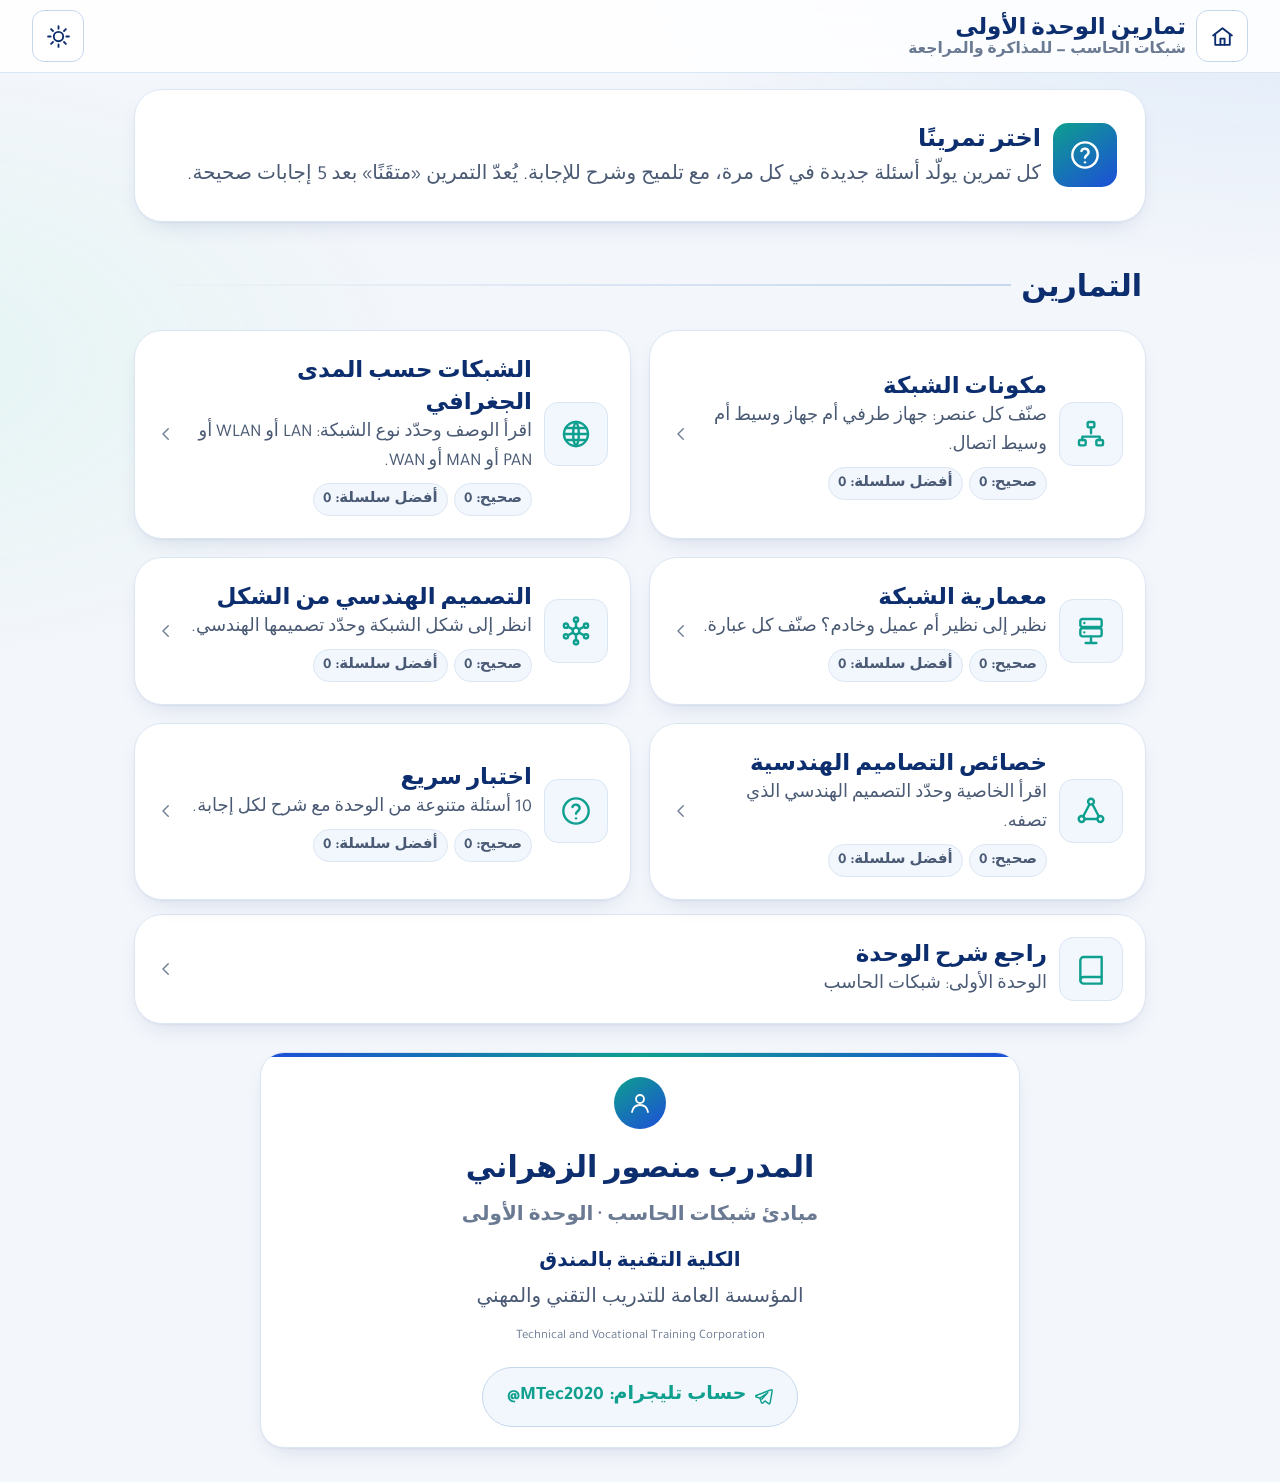
==== commit f5ca41dc: "Add files via upload" ====
--- a/practice-u1.html
+++ b/practice-u1.html
@@ -10,7 +10,8 @@
 <meta name="apple-mobile-web-app-capable" content="yes">
 <meta name="mobile-web-app-capable" content="yes">
 <meta name="apple-mobile-web-app-status-bar-style" content="default">
-<meta name="apple-mobile-web-app-title" content="شبكات الحاسب">
+<meta name="apple-mobile-web-app-title" content="مبادئ شبكات">
+<meta name="application-name" content="مبادئ شبكات">
 <link rel="stylesheet" href="assets/fonts.css">
 <script>try{if(localStorage.getItem('osi-theme')==='dark')document.documentElement.setAttribute('data-theme','dark')}catch(e){}</script>
 <title>تمارين الوحدة الأولى: شبكات الحاسب — مبادئ شبكات الحاسب</title>
@@ -120,6 +121,7 @@
 <symbol id="i-trash" viewBox="0 0 24 24"><path d="M4 7h16M9 7V4h6v3M6 7l1 13h10l1-13"/><path d="M10 11v6M14 11v6"/></symbol>
 <symbol id="i-undo" viewBox="0 0 24 24"><path d="M9 14 4 9l5-5"/><path d="M4 9h10a6 6 0 0 1 0 12h-3"/></symbol>
 <symbol id="i-expand" viewBox="0 0 24 24"><path d="M4 9V4h5M20 9V4h-5M4 15v5h5M20 15v5h-5"/></symbol>
+<symbol id="i-telegram" viewBox="0 0 24 24"><path d="M21.5 3.5 2.8 10.7c-.9.4-.9 1.6.1 1.9l4.6 1.5 1.8 5.6c.3.8 1.3 1 1.9.4l2.6-2.5 4.6 3.4c.7.5 1.7.1 1.9-.7L23 4.9c.2-1-.6-1.8-1.5-1.4Z"/><path d="m7.5 14.1 10-7.1-7.6 8.4"/></symbol>
 </defs>
 </svg>
 <header class="apphead">
@@ -149,10 +151,11 @@
   <h3>المدرب منصور الزهراني</h3>
   <p class="cr-course">مبادئ شبكات الحاسب · الوحدة الأولى</p>
   <p class="cr-org"><b>الكلية التقنية بالمندق</b><br>المؤسسة العامة للتدريب التقني والمهني<br><span class="en">Technical and Vocational Training Corporation</span></p>
-  <a class="cr-mail" href="mailto:man.zs2020@gmail.com"><svg class="ic"><use href="#i-mail"/></svg><span dir="ltr">man.zs2020@gmail.com</span></a>
+  <a class="cr-mail" href="https://t.me/MTec2020" target="_blank" rel="noopener"><svg class="ic"><use href="#i-telegram"/></svg><span>حساب تليجرام: <bdi dir="ltr">@MTec2020</bdi></span></a>
 </footer>
 </main>
 <script src="assets/app.js"></script>
+<script src="assets/guard.js"></script>
 <script src="assets/practice.js"></script>
 <script src="assets/practice-u1.js"></script>
 </body>
--- a/assets/app.css
+++ b/assets/app.css
@@ -248,3 +248,21 @@
 .fld label{font-size:clamp(14px,1.6vw,18px)}
 .chipb{font-size:clamp(15px,1.8vw,20px)}
 .seq .sv{font-size:clamp(15.5px,1.9vw,20px)}
+
+
+/* ===== fonts: Cairo for headings & titles, Tajawal for body text ===== */
+body.appx{font-family:var(--fb)}
+h1,h2,h3,h4,.apphead .ttl b,.h-sec,.ucard h3,.dcard h3,.dhead h2,.qtext,.welcome h1,.credit h3,.intro b,.result h3,.num,.ring b,.btn,.acts a,.big,.calc-q,.fb b.t,.install b,.cont b{font-family:var(--fh)}
+.welcome p,.ucard p,.ucard small,.meta,.apphead .ttl small,.cont em,.cont span,.intro p,.dcard p,.chip,.qlabel,.item,.opt,.opt span,.fb,.hint,.chipb,.seq .sv,.fld label,.err,.sumline,.wts,.credit p,.credit .cr-course,.credit .cr-mail,.install div,.acts .soon,.toast,.who,.result p,.ring small{font-family:var(--fb)}
+.item,.opt{font-weight:700}
+/* ===== content protection ===== */
+body.appx,body.app{-webkit-user-select:none;user-select:none;-webkit-touch-callout:none}
+body.appx input,body.appx textarea,body.app input,body.app textarea{-webkit-user-select:text;user-select:text;-webkit-touch-callout:default}
+img{-webkit-user-drag:none;user-drag:none}
+.guard-shield{position:fixed;inset:0;z-index:9999;display:none;place-items:center;text-align:center;background:var(--bg);color:var(--head);font-family:var(--fh)}
+.guard-shield div{display:grid;gap:6px;padding:24px}
+.guard-shield b{font-size:clamp(22px,4vw,34px);font-weight:900}
+.guard-shield span{font-family:var(--fb);color:var(--ink2);font-size:clamp(15px,2vw,19px)}
+body.guard-on .guard-shield{display:grid}
+body.guard-on > *:not(.guard-shield){filter:blur(22px)}
+@media print{ body > *{display:none!important} body::after{content:"طباعة المحتوى غير مسموحة";display:block;font:700 24px var(--fh);text-align:center;padding:40px} }
